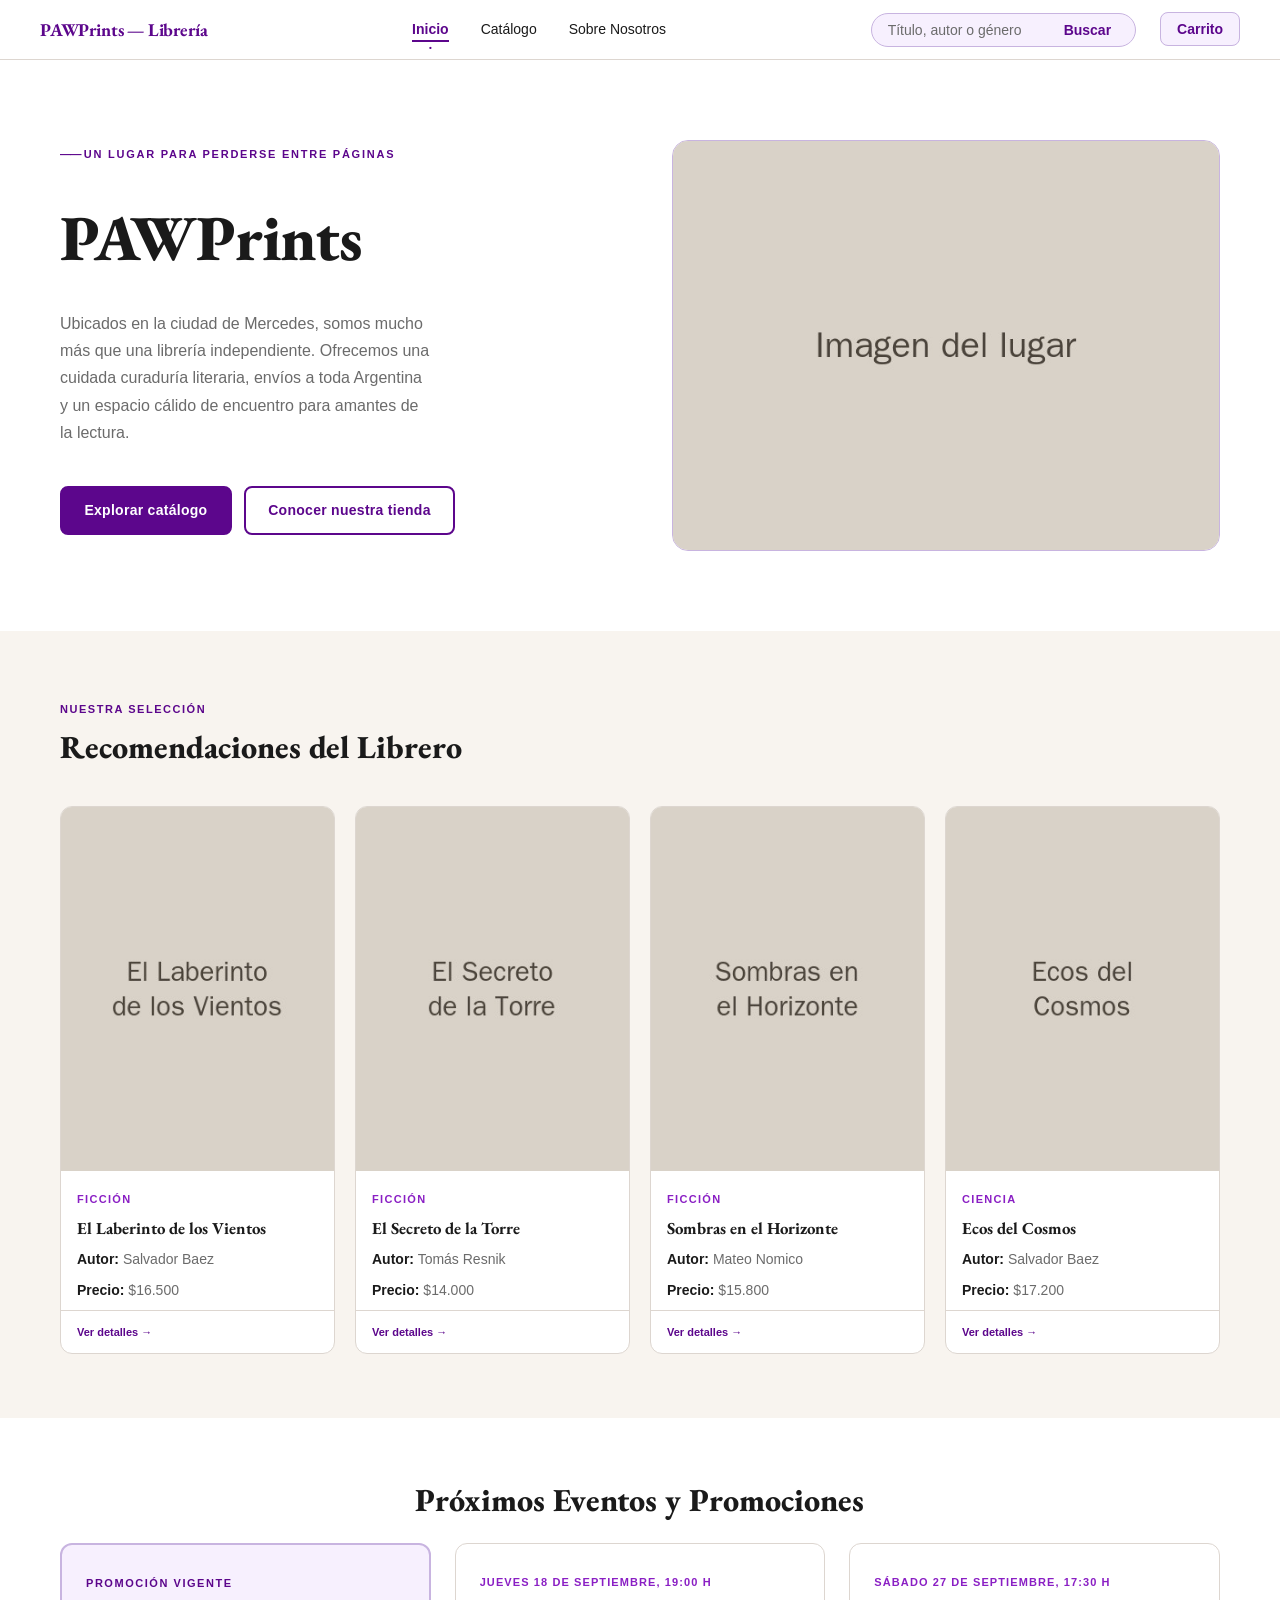
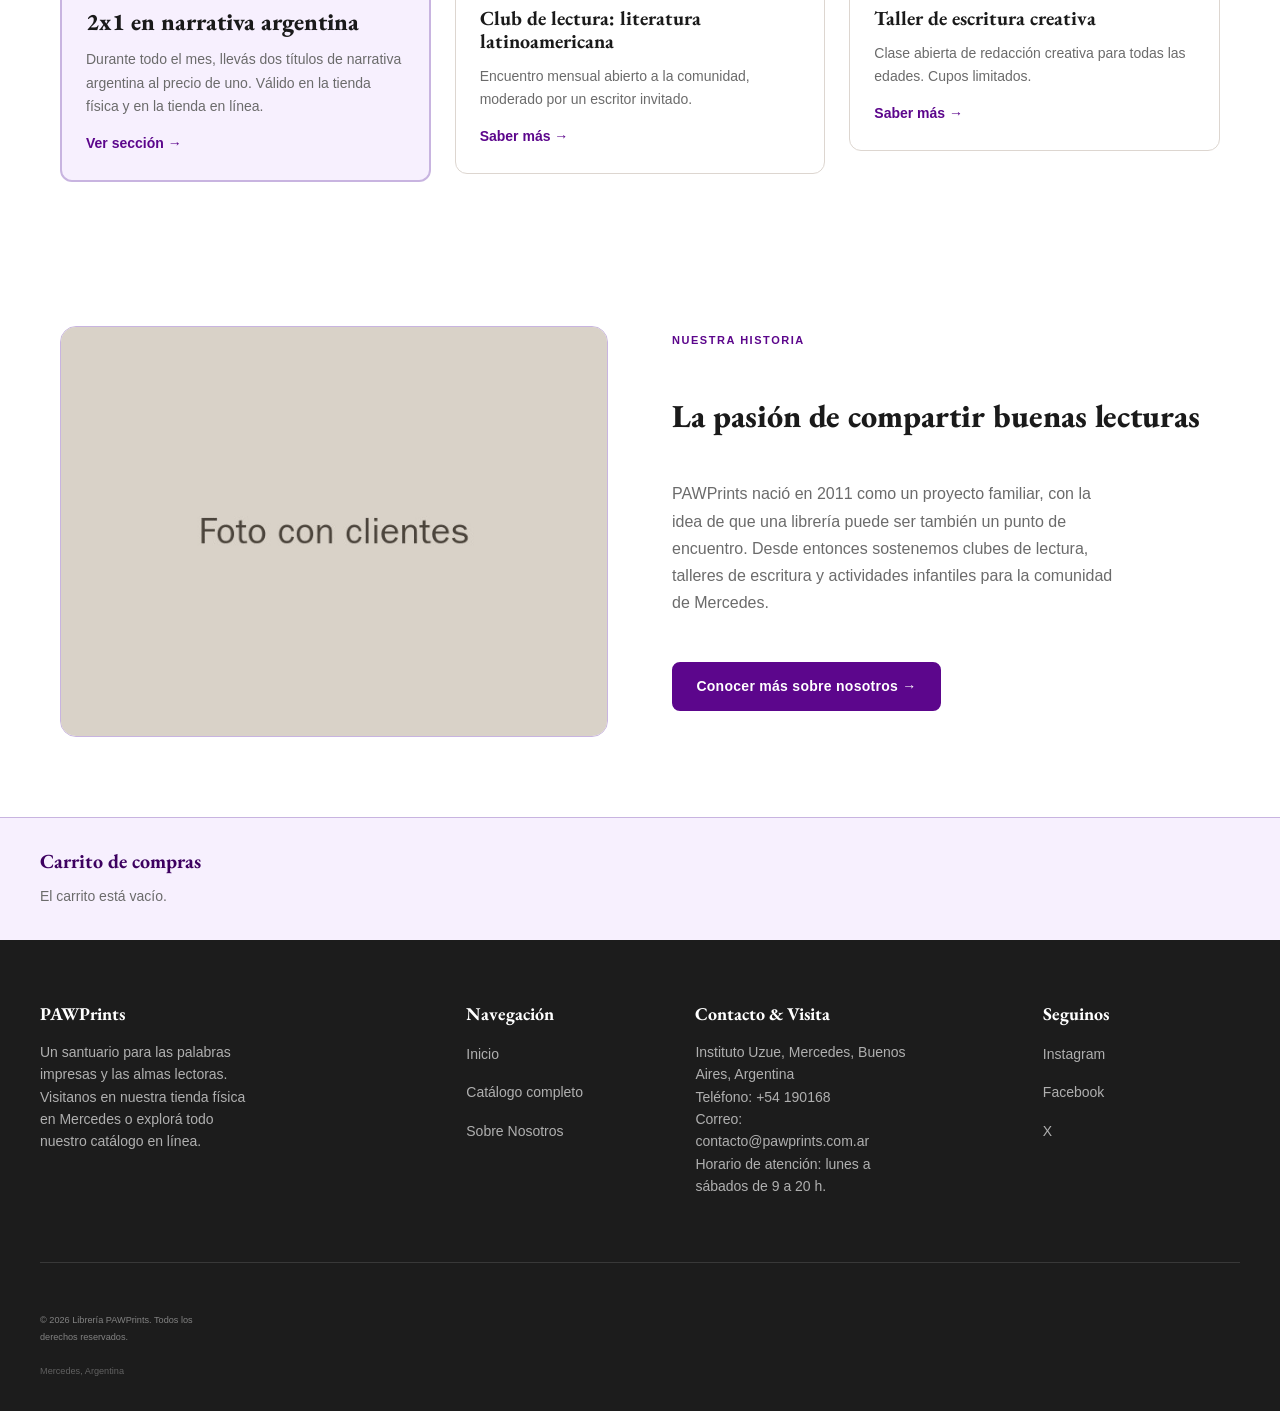
==== pawprints/index.html @ 5675df16 "refactor: fusiono TP1 y TP2 en pawprints/ y unifico el README" ====
<!DOCTYPE html>
<html lang="es">
<head>
  <meta charset="utf-8">
  <meta name="viewport" content="width=device-width, initial-scale=1">
  <title>PAWPrints — Librería en Mercedes</title>
  <meta name="description" content="Librería independiente en Mercedes, Buenos Aires. Catálogo en línea, envíos a toda Argentina y tienda física.">
  <link rel="stylesheet" href="css/base.css">
  <link rel="stylesheet" href="css/componentes.css">
  <link rel="stylesheet" href="css/inicio.css">
  <link rel="stylesheet" href="css/print.css" media="print">
</head>
<body class="page-inicio">

  <!-- ============================================================
       HEADER — compartido por las 5 pantallas del wireframe.
       Al no haber servidor hasta el TP3, no hay includes: este bloque
       se copia tal cual en cada página y solo cambia el aria-current.
       ============================================================ -->
  <header>

    <!-- El nombre de la marca va como enlace y no como encabezado para no
         competir con el <h1> de cada página, que describe su contenido. -->
    <p><a href="index.html">PAWPrints — Librería</a></p>

    <nav aria-label="Navegación principal">
      <ul>
        <!-- aria-current marca la página activa: es el equivalente semántico
             al resaltado en terracota que el wireframe le da al ítem actual. -->
        <li><a href="index.html" aria-current="page">Inicio</a></li>
        <li><a href="catalogo.html">Catálogo</a></li>
        <li><a href="sobre-nosotros.html">Sobre Nosotros</a></li>
      </ul>
    </nav>

    <!-- La lupa del wireframe: el GET contra el catálogo es la forma de
         expresar una búsqueda sin JavaScript ni procesamiento en servidor.
         <search> ya aporta por sí solo el rol de búsqueda, por eso el <form>
         no lleva role="search": ponerlo anidaría dos landmarks iguales. -->
    <search>
      <form action="catalogo.html" method="get">
        <label for="busqueda">Buscar libros</label>
        <input type="search" id="busqueda" name="q" placeholder="Título, autor o género">
        <button type="submit">Buscar</button>
      </form>
    </search>

    <p><a href="#carrito">Carrito</a></p>

  </header>

  <hr>

  <main>

    <!-- ============================================================
         HERO — Presentación de la librería.
         El enunciado pide mostrar "tanto la tienda en línea como la
         tienda física": por eso los dos enlaces de acción no son
         decorativos, cada uno representa uno de los dos canales.
         Van como <a> y no como <button> porque navegan, no ejecutan.
         ============================================================ -->
    <section>
      <p><small>Un lugar para perderse entre páginas</small></p>
      <h1>PAWPrints</h1>
      <p>
        Ubicados en la ciudad de Mercedes, somos mucho más que una librería
        independiente. Ofrecemos una cuidada curaduría literaria, envíos a
        toda Argentina y un espacio cálido de encuentro para amantes de la
        lectura.
      </p>

      <ul>
        <li><a href="catalogo.html">Explorar catálogo</a> <small>(tienda en línea)</small></li>
        <li><a href="sobre-nosotros.html">Conocer nuestra tienda</a> <small>(tienda física)</small></li>
      </ul>

      <figure>
        <img src="img/local.jpg" alt="Interior de la librería PAWPrints: estanterías de madera y sillones de lectura">
        <figcaption>Nuestro local en Mercedes, Buenos Aires.</figcaption>
      </figure>
    </section>

    <hr>

    <!-- ============================================================
         RECOMENDACIONES — Selección curada del librero.
         En el wireframe es un carrusel con flechas, pero el TP1 no
         permite JavaScript: se maqueta como lista y el comportamiento
         de carrusel se agrega recién en el TP4, que lo pide explícito.
         Los libros son los mismos del catálogo para que el sitio sea
         coherente entre páginas.
         ============================================================ -->
    <section>
      <p><small>Nuestra selección</small></p>
      <h2>Recomendaciones del Librero</h2>

      <!-- Lista, y no <div> sueltos, para que la relación de igualdad
           entre las recomendaciones quede en la estructura. -->
      <ul>
        <li>
          <article>
            <figure>
              <img src="img/libro-1.jpg" alt="Portada de El Laberinto de los Vientos">
            </figure>
            <p><small>Ficción</small></p>
            <h3><a href="detalle-libro.html?id=1">El Laberinto de los Vientos</a></h3>
            <p><strong>Autor:</strong> Salvador Baez</p>
            <!-- <data> expone el precio en un formato legible por máquina,
                 sin perder el formato con separador de miles para la persona. -->
            <p><strong>Precio:</strong> <data value="16500">$16.500</data></p>
            <p><a href="detalle-libro.html?id=1">Ver detalles &rarr;</a></p>
          </article>
        </li>

        <li>
          <article>
            <figure>
              <img src="img/libro-2.jpg" alt="Portada de El Secreto de la Torre">
            </figure>
            <p><small>Ficción</small></p>
            <h3><a href="detalle-libro.html?id=2">El Secreto de la Torre</a></h3>
            <p><strong>Autor:</strong> Tomás Resnik</p>
            <p><strong>Precio:</strong> <data value="14000">$14.000</data></p>
            <p><a href="detalle-libro.html?id=2">Ver detalles &rarr;</a></p>
          </article>
        </li>

        <li>
          <article>
            <figure>
              <img src="img/libro-3.jpg" alt="Portada de Sombras en el Horizonte">
            </figure>
            <p><small>Ficción</small></p>
            <h3><a href="detalle-libro.html?id=3">Sombras en el Horizonte</a></h3>
            <p><strong>Autor:</strong> Mateo Nomico</p>
            <p><strong>Precio:</strong> <data value="15800">$15.800</data></p>
            <p><a href="detalle-libro.html?id=3">Ver detalles &rarr;</a></p>
          </article>
        </li>

        <li>
          <article>
            <figure>
              <img src="img/libro-4.jpg" alt="Portada de Ecos del Cosmos">
            </figure>
            <p><small>Ciencia</small></p>
            <h3><a href="detalle-libro.html?id=4">Ecos del Cosmos</a></h3>
            <p><strong>Autor:</strong> Salvador Baez</p>
            <p><strong>Precio:</strong> <data value="17200">$17.200</data></p>
            <p><a href="detalle-libro.html?id=4">Ver detalles &rarr;</a></p>
          </article>
        </li>
      </ul>
    </section>

    <hr>

    <!-- ============================================================
         PROMOCIONES Y EVENTOS — Punto "Promociones y marketing local".
         El enunciado pide que esté "claramente destacada" SIN CSS, así
         que el destaque es semántico: la promoción va en <strong> (no
         en <b>) porque su importancia es real y no solo tipográfica,
         y las fechas en <time datetime> para que sean interpretables.
         ============================================================ -->
    <section>
      <h2>Próximos Eventos y Promociones</h2>

      <article>
        <p><strong>Promoción vigente</strong></p>
        <h3>2x1 en narrativa argentina</h3>
        <p>
          Durante todo el mes, llevás dos títulos de narrativa argentina
          al precio de uno. Válido en la tienda física y en la tienda en línea.
        </p>
        <p><a href="catalogo.html?categoria=ficcion">Ver sección &rarr;</a></p>
      </article>

      <ul>
        <li>
          <article>
            <p><time datetime="2026-09-18T19:00">Jueves 18 de septiembre, 19:00 h</time></p>
            <h3>Club de lectura: literatura latinoamericana</h3>
            <p>Encuentro mensual abierto a la comunidad, moderado por un escritor invitado.</p>
            <p><a href="sobre-nosotros.html">Saber más &rarr;</a></p>
          </article>
        </li>

        <li>
          <article>
            <p><time datetime="2026-09-27T17:30">Sábado 27 de septiembre, 17:30 h</time></p>
            <h3>Taller de escritura creativa</h3>
            <p>Clase abierta de redacción creativa para todas las edades. Cupos limitados.</p>
            <p><a href="sobre-nosotros.html">Saber más &rarr;</a></p>
          </article>
        </li>
      </ul>
    </section>

    <hr>

    <!-- ============================================================
         NUESTRA HISTORIA — Adelanto de "Sobre Nosotros".
         Es un resumen que enlaza a la página completa, por eso va
         como <section> y no como <article>: no se sostiene solo.
         ============================================================ -->
    <section>
      <p><small>Nuestra historia</small></p>
      <h2>La pasión de compartir buenas lecturas</h2>

      <figure>
        <img src="img/clientes.jpg" alt="Clientes de PAWPrints eligiendo libros en el salón principal">
        <figcaption>Lectores en una de nuestras jornadas de puertas abiertas.</figcaption>
      </figure>

      <p>
        PAWPrints nació en <time datetime="2011">2011</time> como un proyecto
        familiar, con la idea de que una librería puede ser también un punto
        de encuentro. Desde entonces sostenemos clubes de lectura, talleres
        de escritura y actividades infantiles para la comunidad de Mercedes.
      </p>
      <p><a href="sobre-nosotros.html">Conocer más sobre nosotros &rarr;</a></p>
    </section>

  </main>

  <hr>

  <!-- ============================================================
       CARRITO — Compartido por las 5 páginas.
       Va como <aside> hijo directo de <body> y no dentro de <main>
       porque no es contenido propio de esta página: se repite igual
       en todas. El enlace del header apunta acá con un fragmento
       (#carrito), que resuelve siempre sin servidor ni JavaScript,
       en vez de apuntar a una página que no existe.
       ============================================================ -->
  <aside id="carrito">
    <h2>Carrito de compras</h2>
    <!-- El TP1 no permite estado de cliente ni de servidor, así que el
         carrito no puede acumular libros todavía: queda vacío a propósito
         y se vuelve funcional recién cuando haya backend, en el TP3. -->
    <p>El carrito está vacío.</p>
  </aside>

  <hr>

  <!-- ============================================================
       FOOTER — también compartido por las 5 pantallas.
       Cubre el punto "Información de contacto" del enunciado.
       ============================================================ -->
  <footer>

    <section>
      <h2>PAWPrints</h2>
      <p>
        Un santuario para las palabras impresas y las almas lectoras.
        Visitanos en nuestra tienda física en Mercedes o explorá todo
        nuestro catálogo en línea.
      </p>
    </section>

    <nav aria-label="Navegación del pie de página">
      <h2>Navegación</h2>
      <ul>
        <li><a href="index.html">Inicio</a></li>
        <li><a href="catalogo.html">Catálogo completo</a></li>
        <li><a href="sobre-nosotros.html">Sobre Nosotros</a></li>
      </ul>
    </nav>

    <section>
      <h2>Contacto &amp; Visita</h2>
      <!-- <address> es el tag específico para los datos de contacto del sitio;
           tel: y mailto: hacen que el dato sea accionable sin JavaScript. -->
      <address>
        Instituto Uzue, Mercedes, Buenos Aires, Argentina<br>
        Teléfono: <a href="tel:+54190168">+54 190168</a><br>
        Correo: <a href="mailto:contacto@pawprints.com.ar">contacto@pawprints.com.ar</a>
      </address>
      <p>Horario de atención: lunes a sábados de 9 a 20 h.</p>
    </section>

    <section>
      <h2>Seguinos</h2>
      <ul>
        <!-- rel="external" deja explícito que salen del sitio. -->
        <li><a href="https://www.instagram.com/" rel="external">Instagram</a></li>
        <li><a href="https://www.facebook.com/" rel="external">Facebook</a></li>
        <li><a href="https://x.com/" rel="external">X</a></li>
      </ul>
    </section>

    <hr>

    <p><small>&copy; 2026 Librería PAWPrints. Todos los derechos reservados.</small></p>
    <p><small>Mercedes, Argentina</small></p>

  </footer>

</body>
</html>
---- pawprints/css/base.css ----
/* ================================================================
   PAWPrints — Librería
   base.css: Reset moderno, Google Fonts y Variables :root globales
   ================================================================ */

/* ----------------------------------------------------------------
   1. TIPOGRAFÍA EXTERNA (Google Fonts)
   EB Garamond para encabezados y subtítulos
   ---------------------------------------------------------------- */
@import url('https://fonts.googleapis.com/css2?family=EB+Garamond:ital,wght@0,400..800;1,400..800&display=swap');

/* ----------------------------------------------------------------
   2. VARIABLES GLOBALES (:root)
   ---------------------------------------------------------------- */
:root {
  /* ── Paleta Violeta Corporativa (derivada del logo SVG #5C068C) ── */
  --v900: #2A0045;   /* Violeta muy oscuro — hover profundo / sombras */
  --v800: #3D0060;   /* Violeta oscuro — texto de marca y subtítulos   */
  --v700: #5C068C;   /* ★ VIOLETA CORPORATIVO PRINCIPAL              */
  --v600: #6E0BA8;   /* Violeta medio — hover primario               */
  --v500: #8A1FC4;   /* Violeta vibrante — acentos y estados activos */
  --v100: #EDE0F7;   /* Lavanda suave — fondos de tarjetas e iconos  */
  --v50:  #F7F0FE;   /* Lavanda muy claro — fondos alternados         */

  /* ── Neutros y Fondos ────────────────────────────────────────── */
  --cream:      #F8F4EF;   /* Fondo secciones alternas (tono cálido) */
  --beige:      #EDE8E2;   /* Tarjetas secundarias y cajas           */
  --white:      #FFFFFF;
  --dark:       #1A1A1A;   /* Texto principal de alto contraste      */
  --footer-bg:  #1C1C1C;   /* Fondo carbón oscuro para footer        */
  --muted:      #6B6B6B;   /* Texto secundario y leyendas            */
  --border:     #DDD6D0;   /* Bordes neutros sutiles                 */
  --border-v:   #C8B4E0;   /* Bordes con tinte violeta lavanda       */

  /* ── Familias Tipográficas ────────────────────────────────────── */
  /* EB Garamond exclusiva para títulos; Sans-Serif limpia para cuerpo */
  --font-serif: 'EB Garamond', Georgia, 'Times New Roman', serif;
  --font-sans:  -apple-system, BlinkMacSystemFont, 'Segoe UI', Helvetica, Arial, sans-serif;

  /* ── Escala Tipográfica Fluida / Armónica ─────────────────────── */
  --text-xs:   0.6875rem;   /* 11px */
  --text-sm:   0.875rem;    /* 14px */
  --text-base: 1rem;        /* 16px */
  --text-lg:   1.125rem;    /* 18px */
  --text-xl:   1.25rem;     /* 20px */
  --text-2xl:  1.5rem;      /* 24px */
  --text-3xl:  2rem;        /* 32px */
  --text-4xl:  2.75rem;     /* 44px */
  --text-hero: 4rem;        /* 64px */

  /* ── Escala de Espaciado Modular ─────────────────────────────── */
  --sp-1:  0.25rem;  /*  4px */
  --sp-2:  0.5rem;   /*  8px */
  --sp-3:  0.75rem;  /* 12px */
  --sp-4:  1rem;     /* 16px */
  --sp-5:  1.25rem;  /* 20px */
  --sp-6:  1.5rem;   /* 24px */
  --sp-8:  2rem;     /* 32px */
  --sp-10: 2.5rem;   /* 40px */
  --sp-12: 3rem;     /* 48px */
  --sp-16: 4rem;     /* 64px */
  --sp-20: 5rem;     /* 80px */

  /* ── Layout & Contenedores ───────────────────────────────────── */
  --max-w:  1160px;
  --gutter: clamp(1rem, 4vw, 2.5rem);

  /* ── Bordes y Sombras ────────────────────────────────────────── */
  --r-sm:  4px;
  --r-md:  8px;
  --r-lg:  12px;
  --r-xl:  16px;
  --sh-sm: 0 1px 4px  rgba(92, 6, 140, 0.08);
  --sh-md: 0 4px 14px rgba(92, 6, 140, 0.13);
  --sh-lg: 0 8px 28px rgba(92, 6, 140, 0.16);

  /* ── Transiciones ────────────────────────────────────────────── */
  --ease: 0.2s ease;
}

/* ----------------------------------------------------------------
   3. RESET MODERNO & CONFIGURACIÓN BASE
   ---------------------------------------------------------------- */
*, *::before, *::after {
  box-sizing: border-box;
  margin: 0;
  padding: 0;
}

html {
  scroll-behavior: smooth;
  font-size: 16px;
  -webkit-text-size-adjust: 100%;
}

body {
  font-family: var(--font-sans);
  font-size: var(--text-base);
  line-height: 1.65;
  color: var(--dark);
  background-color: var(--white);
}

/* Regla estricta de tipografía: EB Garamond exclusiva para encabezados */
h1, h2, h3, h4, h5, h6 {
  font-family: var(--font-serif);
  line-height: 1.15;
  color: var(--dark);
  font-weight: 700;
}

/* Tipografía Sans-Serif limpia para cuerpo de texto y controles */
p, span, li, input, button, select, textarea, label, address, small, data, time {
  font-family: var(--font-sans);
}

img, iframe {
  display: block;
  max-width: 100%;
  height: auto;
}

ul, ol {
  list-style: none;
}

a {
  color: inherit;
  text-decoration: none;
}

address {
  font-style: normal;
}

/* Los separadores semánticos se manejan visualmente por padding/fondos */
hr {
  display: none;
}
---- pawprints/css/componentes.css ----
/* ================================================================
   PAWPrints — Librería
   componentes.css: Header, Nav, Footer, Aside Carrito, Botones y Tarjetas
   ================================================================ */

/* ================================================================
   1. ENCABEZADO (Header) & NAVEGACIÓN (Nav)
   ================================================================ */
header {
  position: sticky;
  top: 0;
  z-index: 200;
  background: var(--white);
  border-bottom: 1px solid var(--border);
  display: flex;
  align-items: center;
  gap: var(--sp-6);
  padding: var(--sp-3) var(--gutter);
  min-height: 60px;
}

/* Marca / Logo */
header > p:first-child {
  flex-shrink: 0;
}

header > p:first-child a {
  font-family: var(--font-serif);
  font-size: var(--text-lg);
  font-weight: 700;
  color: var(--v700);
  letter-spacing: -0.01em;
  transition: color var(--ease);
}

header > p:first-child a:hover {
  color: var(--v900);
}

/* Navegación principal */
header nav {
  flex: 1;
  display: flex;
  justify-content: center;
}

header nav ul {
  display: flex;
  gap: var(--sp-8);
}

header nav a {
  font-family: var(--font-sans);
  font-size: var(--text-sm);
  font-weight: 500;
  color: var(--dark);
  padding-bottom: 3px;
  border-bottom: 2px solid transparent;
  transition: color var(--ease), border-color var(--ease);
}

header nav a:hover {
  color: var(--v700);
}

/* Ítem de página activa */
header nav a[aria-current="page"] {
  color: var(--v700);
  font-weight: 600;
  border-bottom-color: var(--v700);
  position: relative;
}

header nav a[aria-current="page"]::after {
  content: '•';
  position: absolute;
  bottom: -12px;
  left: 50%;
  transform: translateX(-50%);
  font-size: 8px;
  color: var(--v700);
  line-height: 1;
}

/* Módulo de Búsqueda */
header search {
  display: flex;
}

header search form {
  display: flex;
  align-items: center;
  background: var(--v50);
  border: 1px solid var(--border-v);
  border-radius: 999px;
  padding: var(--sp-1) var(--sp-4);
  gap: var(--sp-2);
  transition: border-color var(--ease), box-shadow var(--ease);
}

header search form:focus-within {
  border-color: var(--v700);
  box-shadow: 0 0 0 3px rgba(92, 6, 140, 0.12);
}

header search label {
  position: absolute;
  width: 1px;
  height: 1px;
  overflow: hidden;
  clip: rect(0 0 0 0);
  white-space: nowrap;
}

header search input[type="search"] {
  border: none;
  background: transparent;
  font-size: var(--text-sm);
  color: var(--dark);
  outline: none;
  width: 160px;
}

header search input::placeholder {
  color: var(--muted);
}

header search button {
  background: none;
  border: none;
  cursor: pointer;
  font-size: var(--text-sm);
  font-weight: 600;
  color: var(--v700);
  padding: var(--sp-1) var(--sp-2);
  border-radius: var(--r-sm);
  transition: background var(--ease), color var(--ease);
}

header search button:hover {
  background: var(--v100);
  color: var(--v900);
}

/* Enlace Carrito del Header */
header > p:last-child {
  flex-shrink: 0;
}

header > p:last-child a {
  font-family: var(--font-sans);
  font-size: var(--text-sm);
  font-weight: 600;
  color: var(--v700);
  padding: var(--sp-2) var(--sp-4);
  background: var(--v50);
  border: 1px solid var(--border-v);
  border-radius: var(--r-md);
  transition: background var(--ease), color var(--ease), border-color var(--ease);
}

header > p:last-child a:hover {
  background: var(--v700);
  color: var(--white);
  border-color: var(--v700);
}

/* ================================================================
   2. CARRITO (#carrito) — Aside global compartido
   ================================================================ */
#carrito {
  background: var(--v50);
  padding: var(--sp-8) var(--gutter);
  border-top: 1px solid var(--border-v);
}

#carrito h2 {
  font-size: var(--text-xl);
  color: var(--v800);
  margin-bottom: var(--sp-3);
}

#carrito p {
  color: var(--muted);
  font-size: var(--text-sm);
}

/* ================================================================
   3. PIE DE PÁGINA (Footer)
   ================================================================ */
footer {
  background: var(--footer-bg);
  color: var(--white);
  padding: var(--sp-16) var(--gutter) var(--sp-8);
  display: grid;
  grid-template-columns: 2fr 1fr 1.6fr 1fr;
  gap: var(--sp-8);
}

footer hr {
  display: block;
  grid-column: 1 / -1;
  border: none;
  border-top: 1px solid rgba(255, 255, 255, 0.12);
  margin: var(--sp-8) 0 0;
}

footer > p:nth-last-child(2) {
  grid-column: 1 / -1;
  color: rgba(255, 255, 255, 0.45);
  font-size: var(--text-xs);
  padding-top: var(--sp-4);
}

footer > p:last-child {
  grid-column: 1 / -1;
  color: rgba(255, 255, 255, 0.3);
  font-size: var(--text-xs);
  margin-top: calc(-1 * var(--sp-4));
}

footer section h2,
footer nav h2 {
  font-family: var(--font-serif);
  font-size: var(--text-lg);
  font-weight: 700;
  margin-bottom: var(--sp-4);
  color: var(--white);
}

footer p,
footer address {
  font-size: var(--text-sm);
  color: rgba(255, 255, 255, 0.65);
  max-width: 28ch;
  line-height: 1.6;
}

footer ul {
  display: flex;
  flex-direction: column;
  gap: var(--sp-3);
}

footer a {
  font-size: var(--text-sm);
  color: rgba(255, 255, 255, 0.65);
  transition: color var(--ease);
}

footer a:hover {
  color: var(--white);
}

footer nav a:hover {
  color: #C59EEA; /* Acento lavanda claro */
}

/* ================================================================
   4. BOTONES (Clases y componentes reutilizables)
   ================================================================ */
.btn,
button:not(header search button),
input[type="submit"],
input[type="button"] {
  display: inline-flex;
  align-items: center;
  justify-content: center;
  padding: 0.7rem 1.4rem;
  font-family: var(--font-sans);
  font-size: var(--text-sm);
  font-weight: 600;
  letter-spacing: 0.02em;
  border-radius: var(--r-md);
  border: 2px solid transparent;
  cursor: pointer;
  text-decoration: none;
  transition: background var(--ease), border-color var(--ease), box-shadow var(--ease), transform var(--ease);
}

.btn:focus-visible,
button:focus-visible,
input[type="submit"]:focus-visible,
input[type="button"]:focus-visible {
  outline: 3px solid var(--v500);
  outline-offset: 2px;
}

/* Botón primario — Violeta corporativo */
.btn-primary {
  background: var(--v700);
  color: var(--white);
  border-color: var(--v700);
}

.btn-primary:hover {
  background: var(--v600);
  border-color: var(--v600);
  box-shadow: var(--sh-md);
}

/* Botón secundario / outline */
.btn-secondary,
.btn-outline {
  background: transparent;
  color: var(--v700);
  border-color: var(--v700);
}

.btn-secondary:hover,
.btn-outline:hover {
  background: var(--v50);
  box-shadow: var(--sh-sm);
}

/* ================================================================
   5. TARJETAS (Patrones modulares reutilizables)
   ================================================================ */
.card {
  background: var(--white);
  border-radius: var(--r-lg);
  border: 1px solid var(--border);
  padding: var(--sp-6);
  display: flex;
  flex-direction: column;
  gap: var(--sp-3);
  transition: box-shadow var(--ease), transform var(--ease), border-color var(--ease);
}

.card:hover {
  box-shadow: var(--sh-md);
  transform: translateY(-3px);
  border-color: var(--border-v);
}

/* ================================================================
   6. RESPONSIVE DE COMPONENTES GLOBALES
   ================================================================ */
@media (max-width: 1024px) {
  header search {
    display: none;
  }

  footer {
    grid-template-columns: 1fr 1fr;
  }
}

@media (max-width: 768px) {
  header {
    flex-wrap: wrap;
    gap: var(--sp-3);
  }

  header > p:first-child {
    flex: 1;
  }

  header > p:last-child {
    flex-shrink: 0;
  }

  header nav {
    order: 3;
    width: 100%;
    justify-content: flex-start;
    overflow-x: auto;
    -webkit-overflow-scrolling: touch;
    scrollbar-width: none;
    padding-bottom: var(--sp-1);
  }

  header nav::-webkit-scrollbar {
    display: none;
  }

  header nav ul {
    gap: var(--sp-5);
    white-space: nowrap;
  }

  header search {
    display: flex;
    order: 4;
    width: 100%;
  }

  header search form {
    width: 100%;
  }

  header search input[type="search"] {
    width: 100%;
  }

  footer {
    grid-template-columns: 1fr;
    gap: var(--sp-6);
    padding: var(--sp-10) var(--gutter) var(--sp-6);
  }

  footer > p:last-child {
    text-align: left;
  }

  footer p {
    max-width: 100%;
  }
}
---- pawprints/css/inicio.css ----
/* ================================================================
   PAWPrints — Librería
   inicio.css: Estilos específicos de la página principal (index.html)
   ================================================================ */

/* ================================================================
   1. HERO (Presentación de la Librería)
   ================================================================ */
.page-inicio main > section:nth-of-type(1) {
  padding: var(--sp-20) var(--gutter);
  background: var(--white);
  max-width: calc(var(--max-w) + 2 * var(--gutter));
  margin-inline: auto;

  display: grid;
  grid-template-columns: 1fr 1fr;
  grid-template-rows: auto auto auto auto;
  column-gap: var(--sp-16);
  row-gap: var(--sp-6);
  align-items: start;
}

/* Eyebrow: fila 1, col 1 */
.page-inicio main > section:nth-of-type(1) > p:first-child {
  grid-column: 1;
  grid-row: 1;
}

.page-inicio main > section:nth-of-type(1) > p:first-child small {
  font-family: var(--font-sans);
  font-size: var(--text-xs);
  font-weight: 700;
  letter-spacing: 0.16em;
  text-transform: uppercase;
  color: var(--v700);
}

.page-inicio main > section:nth-of-type(1) > p:first-child small::before {
  content: '—— ';
  letter-spacing: -0.04em;
}

/* H1: fila 2, col 1 (Tipografía EB Garamond) */
.page-inicio main > section:nth-of-type(1) > h1 {
  grid-column: 1;
  grid-row: 2;
  font-family: var(--font-serif);
  font-size: var(--text-hero);
  font-weight: 800;
  letter-spacing: -0.02em;
  color: var(--dark);
  line-height: 1.0;
}

/* Párrafo descriptivo: fila 3, col 1 */
.page-inicio main > section:nth-of-type(1) > p:nth-of-type(2) {
  grid-column: 1;
  grid-row: 3;
  font-size: var(--text-base);
  color: var(--muted);
  max-width: 42ch;
  line-height: 1.7;
}

/* Lista de CTAs: fila 4, col 1 */
.page-inicio main > section:nth-of-type(1) > ul {
  grid-column: 1;
  grid-row: 4;
  display: flex;
  flex-wrap: wrap;
  gap: var(--sp-3);
  align-items: center;
}

/* Botón primario — violeta sólido */
.page-inicio main > section:nth-of-type(1) > ul li:first-child a {
  display: inline-flex;
  align-items: center;
  padding: 0.7rem 1.4rem;
  font-family: var(--font-sans);
  font-size: var(--text-sm);
  font-weight: 600;
  letter-spacing: 0.02em;
  color: var(--white);
  background: var(--v700);
  border: 2px solid var(--v700);
  border-radius: var(--r-md);
  transition: background var(--ease), border-color var(--ease), box-shadow var(--ease);
}

.page-inicio main > section:nth-of-type(1) > ul li:first-child a:hover {
  background: var(--v600);
  border-color: var(--v600);
  box-shadow: var(--sh-md);
}

.page-inicio main > section:nth-of-type(1) > ul li:first-child small {
  display: none;
}

/* Botón secundario — violeta outline */
.page-inicio main > section:nth-of-type(1) > ul li:last-child a {
  display: inline-flex;
  align-items: center;
  padding: 0.7rem 1.4rem;
  font-family: var(--font-sans);
  font-size: var(--text-sm);
  font-weight: 600;
  letter-spacing: 0.02em;
  color: var(--v700);
  background: transparent;
  border: 2px solid var(--v700);
  border-radius: var(--r-md);
  transition: background var(--ease), box-shadow var(--ease);
}

.page-inicio main > section:nth-of-type(1) > ul li:last-child a:hover {
  background: var(--v50);
  box-shadow: var(--sh-sm);
}

.page-inicio main > section:nth-of-type(1) > ul li:last-child small {
  display: none;
}

/* Imagen Hero: col 2 */
.page-inicio main > section:nth-of-type(1) > figure {
  grid-column: 2;
  grid-row: 1 / 5;
  align-self: center;
  border-radius: var(--r-xl);
  overflow: hidden;
  border: 1px solid var(--border-v);
  background: var(--v50);
  aspect-ratio: 4 / 3;
}

.page-inicio main > section:nth-of-type(1) > figure img {
  width: 100%;
  height: 100%;
  object-fit: cover;
  object-position: center;
}

.page-inicio main > section:nth-of-type(1) > figure figcaption {
  font-size: var(--text-xs);
  color: var(--muted);
  padding: var(--sp-2) var(--sp-3);
  text-align: center;
  background: var(--white);
}

/* ================================================================
   2. RECOMENDACIONES DEL LIBRERO
   ================================================================ */
.page-inicio main > section:nth-of-type(2) {
  background: var(--cream);
  padding: var(--sp-16) var(--gutter);
}

.page-inicio main > section:nth-of-type(2) > p:first-child,
.page-inicio main > section:nth-of-type(2) > h2 {
  max-width: var(--max-w);
  margin-inline: auto;
  display: block;
}

.page-inicio main > section:nth-of-type(2) > p:first-child {
  margin-bottom: var(--sp-2);
}

.page-inicio main > section:nth-of-type(2) > p:first-child small {
  font-family: var(--font-sans);
  font-size: var(--text-xs);
  font-weight: 700;
  letter-spacing: 0.14em;
  text-transform: uppercase;
  color: var(--v700);
}

.page-inicio main > section:nth-of-type(2) > h2 {
  font-family: var(--font-serif);
  font-size: var(--text-3xl);
  font-weight: 800;
  color: var(--dark);
  margin-bottom: var(--sp-10);
}

/* Grid de 4 tarjetas de libros */
.page-inicio main > section:nth-of-type(2) > ul {
  display: grid;
  grid-template-columns: repeat(4, 1fr);
  gap: var(--sp-5);
  max-width: var(--max-w);
  margin-inline: auto;
}

/* Tarjeta individual de libro */
.page-inicio main > section:nth-of-type(2) article {
  background: var(--white);
  border-radius: var(--r-lg);
  border: 1px solid var(--border);
  overflow: hidden;
  display: flex;
  flex-direction: column;
  transition: box-shadow var(--ease), transform var(--ease), border-color var(--ease);
}

.page-inicio main > section:nth-of-type(2) article:hover {
  box-shadow: var(--sh-lg);
  transform: translateY(-4px);
  border-color: var(--border-v);
}

/* Portada del libro */
.page-inicio main > section:nth-of-type(2) article figure {
  aspect-ratio: 3 / 4;
  background: var(--v50);
  overflow: hidden;
  flex-shrink: 0;
}

.page-inicio main > section:nth-of-type(2) article figure img {
  width: 100%;
  height: 100%;
  object-fit: cover;
  transition: transform 0.35s ease;
}

.page-inicio main > section:nth-of-type(2) article:hover figure img {
  transform: scale(1.05);
}

/* Cuerpo de la tarjeta */
.page-inicio main > section:nth-of-type(2) article > p,
.page-inicio main > section:nth-of-type(2) article > h3 {
  padding-inline: var(--sp-4);
}

/* Género (eyebrow) */
.page-inicio main > section:nth-of-type(2) article > p:first-of-type {
  padding-top: var(--sp-4);
  padding-bottom: 0;
}

.page-inicio main > section:nth-of-type(2) article > p:first-of-type small {
  font-family: var(--font-sans);
  font-size: var(--text-xs);
  font-weight: 700;
  letter-spacing: 0.12em;
  text-transform: uppercase;
  color: var(--v500);
}

/* Título del libro (EB Garamond) */
.page-inicio main > section:nth-of-type(2) article h3 {
  font-family: var(--font-serif);
  font-size: 1.05rem;
  font-weight: 700;
  margin-block: var(--sp-2);
  line-height: 1.3;
}

.page-inicio main > section:nth-of-type(2) article h3 a {
  color: var(--dark);
  transition: color var(--ease);
}

.page-inicio main > section:nth-of-type(2) article h3 a:hover {
  color: var(--v700);
}

/* Datos de autor y precio */
.page-inicio main > section:nth-of-type(2) article > p {
  font-size: var(--text-sm);
  color: var(--muted);
  padding-bottom: var(--sp-2);
  max-width: 100%;
}

.page-inicio main > section:nth-of-type(2) article > p strong {
  color: var(--dark);
}

/* Fila inferior de precio y acción */
.page-inicio main > section:nth-of-type(2) article > p:last-child {
  display: flex;
  justify-content: space-between;
  align-items: center;
  padding: var(--sp-3) var(--sp-4);
  border-top: 1px solid var(--border);
  margin-top: auto;
}

.page-inicio main > section:nth-of-type(2) article > p:last-child a {
  font-size: var(--text-xs);
  font-weight: 700;
  color: var(--v700);
  transition: color var(--ease);
}

.page-inicio main > section:nth-of-type(2) article > p:last-child a:hover {
  color: var(--v600);
  text-decoration: underline;
}

/* ================================================================
   3. PRÓXIMOS EVENTOS Y PROMOCIONES
   ================================================================ */
.page-inicio main > section:nth-of-type(3) {
  padding: var(--sp-16) var(--gutter);
  background: var(--white);
  max-width: calc(var(--max-w) + 2 * var(--gutter));
  margin-inline: auto;

  display: grid;
  grid-template-columns: 1fr 1fr 1fr;
  grid-template-rows: auto auto;
  gap: var(--sp-6);
}

/* Encabezado centrado */
.page-inicio main > section:nth-of-type(3) > h2 {
  grid-column: 1 / -1;
  grid-row: 1;
  font-family: var(--font-serif);
  font-size: var(--text-3xl);
  font-weight: 800;
  text-align: center;
  margin-bottom: 0;
}

/* Tarjeta de Promoción destacada */
.page-inicio main > section:nth-of-type(3) > article {
  grid-column: 1;
  grid-row: 2;
  background: var(--v50);
  border: 2px solid var(--border-v);
  border-radius: var(--r-lg);
  padding: var(--sp-6);
  display: flex;
  flex-direction: column;
  gap: var(--sp-3);
}

.page-inicio main > section:nth-of-type(3) > article p:first-child strong {
  font-family: var(--font-sans);
  font-size: var(--text-xs);
  font-weight: 700;
  letter-spacing: 0.14em;
  text-transform: uppercase;
  color: var(--v700);
}

.page-inicio main > section:nth-of-type(3) > article h3 {
  font-family: var(--font-serif);
  font-size: var(--text-2xl);
  font-weight: 800;
  color: var(--dark);
  line-height: 1.2;
}

.page-inicio main > section:nth-of-type(3) > article > p:nth-of-type(2) {
  font-size: var(--text-sm);
  color: var(--muted);
  line-height: 1.65;
  max-width: 100%;
  flex: 1;
}

.page-inicio main > section:nth-of-type(3) > article > p:last-child a {
  display: inline-flex;
  align-items: center;
  gap: var(--sp-1);
  font-size: var(--text-sm);
  font-weight: 700;
  color: var(--v700);
  transition: gap var(--ease), color var(--ease);
}

.page-inicio main > section:nth-of-type(3) > article > p:last-child a:hover {
  gap: var(--sp-2);
  color: var(--v600);
}

/* Lista de Eventos */
.page-inicio main > section:nth-of-type(3) > ul {
  grid-column: 2 / 4;
  grid-row: 2;
  display: grid;
  grid-template-columns: 1fr 1fr;
  gap: var(--sp-6);
}

.page-inicio main > section:nth-of-type(3) > ul article {
  background: var(--white);
  border: 1px solid var(--border);
  border-radius: var(--r-lg);
  padding: var(--sp-6);
  display: flex;
  flex-direction: column;
  gap: var(--sp-3);
  transition: border-color var(--ease), box-shadow var(--ease);
}

.page-inicio main > section:nth-of-type(3) > ul article:hover {
  border-color: var(--border-v);
  box-shadow: var(--sh-sm);
}

.page-inicio main > section:nth-of-type(3) > ul article p:first-child time {
  font-family: var(--font-sans);
  font-size: var(--text-xs);
  font-weight: 700;
  letter-spacing: 0.10em;
  text-transform: uppercase;
  color: var(--v500);
}

.page-inicio main > section:nth-of-type(3) > ul article h3 {
  font-family: var(--font-serif);
  font-size: var(--text-xl);
  font-weight: 700;
}

.page-inicio main > section:nth-of-type(3) > ul article > p:nth-of-type(2) {
  font-size: var(--text-sm);
  color: var(--muted);
  line-height: 1.65;
  max-width: 100%;
  flex: 1;
}

.page-inicio main > section:nth-of-type(3) > ul article p:last-child a {
  display: inline-flex;
  align-items: center;
  gap: var(--sp-1);
  font-size: var(--text-sm);
  font-weight: 600;
  color: var(--v700);
  transition: gap var(--ease), color var(--ease);
}

.page-inicio main > section:nth-of-type(3) > ul article p:last-child a:hover {
  gap: var(--sp-2);
  color: var(--v600);
}

/* ================================================================
   4. NUESTRA HISTORIA (Preview en Inicio)
   ================================================================ */
.page-inicio main > section:nth-of-type(4) {
  padding: var(--sp-20) var(--gutter);
  background: var(--white);
  max-width: calc(var(--max-w) + 2 * var(--gutter));
  margin-inline: auto;

  display: grid;
  grid-template-columns: 1fr 1fr;
  grid-template-areas:
    "img eyebrow"
    "img title"
    "img desc"
    "img cta";
  column-gap: var(--sp-16);
  row-gap: var(--sp-5);
  align-items: start;
}

.page-inicio main > section:nth-of-type(4) > p:first-child    { grid-area: eyebrow; }
.page-inicio main > section:nth-of-type(4) > h2               { grid-area: title;   }
.page-inicio main > section:nth-of-type(4) > figure           { grid-area: img; align-self: center; }
.page-inicio main > section:nth-of-type(4) > p:nth-of-type(2) { grid-area: desc;    }
.page-inicio main > section:nth-of-type(4) > p:last-child     { grid-area: cta;     }

.page-inicio main > section:nth-of-type(4) > p:first-child small {
  font-family: var(--font-sans);
  font-size: var(--text-xs);
  font-weight: 700;
  letter-spacing: 0.14em;
  text-transform: uppercase;
  color: var(--v700);
}

.page-inicio main > section:nth-of-type(4) > h2 {
  font-family: var(--font-serif);
  font-size: clamp(1.8rem, 3vw, var(--text-3xl));
  font-weight: 800;
}

.page-inicio main > section:nth-of-type(4) > figure {
  border-radius: var(--r-xl);
  overflow: hidden;
  aspect-ratio: 4 / 3;
  background: var(--v50);
  border: 1px solid var(--border-v);
}

.page-inicio main > section:nth-of-type(4) > figure img {
  width: 100%;
  height: 100%;
  object-fit: cover;
}

.page-inicio main > section:nth-of-type(4) > figure figcaption {
  display: none;
}

.page-inicio main > section:nth-of-type(4) > p:nth-of-type(2) {
  font-size: var(--text-base);
  color: var(--muted);
  line-height: 1.7;
  max-width: 50ch;
}

/* Botón CTA "Conocer más" */
.page-inicio main > section:nth-of-type(4) > p:last-child a {
  display: inline-flex;
  align-items: center;
  padding: 0.7rem 1.4rem;
  font-family: var(--font-sans);
  font-size: var(--text-sm);
  font-weight: 600;
  letter-spacing: 0.02em;
  color: var(--white);
  background: var(--v700);
  border: 2px solid var(--v700);
  border-radius: var(--r-md);
  transition: background var(--ease), box-shadow var(--ease);
}

.page-inicio main > section:nth-of-type(4) > p:last-child a:hover {
  background: var(--v600);
  box-shadow: var(--sh-md);
}

/* ================================================================
   5. RESPONSIVE ESPECÍFICO DE INICIO
   ================================================================ */
@media (max-width: 1024px) {
  :root {
    --text-hero: 3rem;
  }

  /* Libros: 2 columnas */
  .page-inicio main > section:nth-of-type(2) > ul {
    grid-template-columns: repeat(2, 1fr);
  }

  /* Eventos: promo full width, eventos en 2 col abajo */
  .page-inicio main > section:nth-of-type(3) {
    grid-template-columns: 1fr 1fr;
  }

  .page-inicio main > section:nth-of-type(3) > article {
    grid-column: 1 / -1;
  }

  .page-inicio main > section:nth-of-type(3) > ul {
    grid-column: 1 / -1;
  }
}

@media (max-width: 768px) {
  :root {
    --text-hero: 2.5rem;
    --text-4xl:  1.9rem;
    --text-3xl:  1.6rem;
    --gutter:    1rem;
    --sp-20:     2.5rem;
    --sp-16:     2rem;
  }

  /* Hero Mobile */
  .page-inicio main > section:nth-of-type(1) {
    grid-template-columns: 1fr;
    grid-template-rows: auto;
    grid-template-areas: none;
    padding-block: var(--sp-10);
    gap: var(--sp-5);
  }

  .page-inicio main > section:nth-of-type(1) > figure {
    grid-column: 1;
    grid-row: 1;
    aspect-ratio: 16 / 9;
  }

  .page-inicio main > section:nth-of-type(1) > p:first-child   { grid-column: 1; grid-row: 2; }
  .page-inicio main > section:nth-of-type(1) > h1              { grid-column: 1; grid-row: 3; }
  .page-inicio main > section:nth-of-type(1) > p:nth-of-type(2){ grid-column: 1; grid-row: 4; }
  .page-inicio main > section:nth-of-type(1) > ul              { grid-column: 1; grid-row: 5; flex-direction: column; }

  .page-inicio main > section:nth-of-type(1) > ul li a {
    display: block;
    text-align: center;
    width: 100%;
  }

  /* Libros en 1 columna */
  .page-inicio main > section:nth-of-type(2) > ul {
    grid-template-columns: 1fr;
  }

  /* Eventos y promociones en 1 columna */
  .page-inicio main > section:nth-of-type(3) {
    grid-template-columns: 1fr;
  }

  .page-inicio main > section:nth-of-type(3) > article {
    grid-column: 1;
  }

  .page-inicio main > section:nth-of-type(3) > ul {
    grid-column: 1;
    grid-template-columns: 1fr;
  }

  /* Historia preview en 1 columna */
  .page-inicio main > section:nth-of-type(4) {
    grid-template-columns: 1fr;
    grid-template-areas:
      "img"
      "eyebrow"
      "title"
      "desc"
      "cta";
    gap: var(--sp-5);
  }
}

@media (max-width: 480px) {
  .page-inicio main > section:nth-of-type(1) > h1 {
    font-size: 2.2rem;
  }

  .page-inicio main > section:nth-of-type(2) > ul {
    grid-template-columns: 1fr;
  }
}
---- pawprints/css/print.css ----
/* ================================================================
   PAWPrints — Librería
   print.css: Reglas de impresión optimizadas (@media print)
   ================================================================ */

@media print {
  /* ----------------------------------------------------------------
     1. RESET DE PALETA & VARIABLES PARA IMPRESIÓN
     Ahorro de tinta y máximo contraste en papel/PDF
     ---------------------------------------------------------------- */
  :root {
    --v700: #000000;
    --v600: #000000;
    --v500: #333333;
    --v100: #EEEEEE;
    --v50:  #F5F5F5;
    --cream: #FFFFFF;
    --footer-bg: #FFFFFF;
    --dark: #000000;
    --muted: #444444;
  }

  *,
  *::before,
  *::after {
    background: transparent !important;
    color: #000000 !important;
    box-shadow: none !important;
    text-shadow: none !important;
  }

  /* ----------------------------------------------------------------
     2. ELEMENTOS NO IMPRIMIBLES (Ocultar)
     ---------------------------------------------------------------- */
  header search,
  header > p:last-child,
  #carrito,
  footer > section:last-of-type,
  hr {
    display: none !important;
  }

  /* ----------------------------------------------------------------
     3. CONFIGURACIÓN DE PÁGINA Y SALTOS
     ---------------------------------------------------------------- */
  @page {
    margin: 2cm 1.5cm;
    size: A4 portrait;
  }

  @page :first {
    margin-top: 1cm;
  }

  article,
  section,
  figure,
  h1,
  h2,
  h3 {
    page-break-inside: avoid;
    break-inside: avoid;
  }

  h1,
  h2,
  h3 {
    page-break-after: avoid;
    break-after: avoid;
  }

  /* ----------------------------------------------------------------
     4. HEADER Y FOOTER EN IMPRESIÓN
     ---------------------------------------------------------------- */
  header {
    position: static;
    border-bottom: 1px solid #CCCCCC;
    padding: 0.3cm 0;
    display: flex;
    justify-content: space-between;
    align-items: center;
  }

  header nav ul {
    display: flex;
    gap: 1rem;
  }

  header nav a[aria-current="page"]::after {
    display: none;
  }

  footer {
    display: block;
    background: none !important;
    color: #000000 !important;
    padding: 0.4cm 0;
    border-top: 1px solid #CCCCCC;
    margin-top: 1cm;
  }

  footer h2,
  footer p,
  footer a,
  footer address {
    color: #000000 !important;
  }

  footer nav ul {
    display: flex;
    flex-direction: row;
    gap: 1.5rem;
    margin-block: 0.2cm;
  }

  /* Imprimir URL al lado de enlaces relevantes */
  footer a[href^="http"]::after,
  footer address a::after,
  .page-inicio main > section:nth-of-type(1) > ul li a::after {
    content: " (" attr(href) ")";
    font-size: 8pt;
    color: #555555 !important;
  }

  /* ----------------------------------------------------------------
     5. PÁGINA INICIO (index.html)
     ---------------------------------------------------------------- */
  .page-inicio main > section:nth-of-type(1) {
    display: block;
    padding: 0.4cm 0;
  }

  .page-inicio main > section:nth-of-type(1) > figure {
    display: none;
  }

  .page-inicio main > section:nth-of-type(1) > ul li a {
    border: 1px solid #000000;
    padding: 0.2cm 0.4cm;
    display: inline-block;
  }

  .page-inicio main > section:nth-of-type(2) {
    background: none !important;
    padding: 0.4cm 0;
  }

  .page-inicio main > section:nth-of-type(2) > ul {
    grid-template-columns: repeat(2, 1fr);
    gap: 0.5cm;
  }

  .page-inicio main > section:nth-of-type(2) article {
    border: 1px solid #CCCCCC;
    page-break-inside: avoid;
  }

  .page-inicio main > section:nth-of-type(2) article figure {
    display: none;
  }

  .page-inicio main > section:nth-of-type(3) {
    display: block;
    padding: 0.4cm 0;
  }

  .page-inicio main > section:nth-of-type(3) > article {
    border: 1px solid #CCCCCC;
    margin-bottom: 0.4cm;
  }

  .page-inicio main > section:nth-of-type(3) > ul {
    display: grid;
    grid-template-columns: 1fr 1fr;
    gap: 0.4cm;
  }

  .page-inicio main > section:nth-of-type(3) > ul article {
    border: 1px solid #CCCCCC;
  }

  .page-inicio main > section:nth-of-type(4) {
    display: block;
    padding: 0.4cm 0;
  }

  .page-inicio main > section:nth-of-type(4) > figure {
    display: none;
  }

  /* ----------------------------------------------------------------
     6. PÁGINA SOBRE NOSOTROS (sobre-nosotros.html)
     ---------------------------------------------------------------- */
  .page-sobre-nosotros main > figure:first-child {
    position: static;
    min-height: auto;
    max-height: none;
    background: none !important;
    margin: 0;
    width: 100%;
  }

  .page-sobre-nosotros main > figure:first-child img {
    display: none;
  }

  .page-sobre-nosotros main > figure:first-child figcaption {
    position: static;
    padding: 0.4cm 0;
  }

  .page-sobre-nosotros main > figure:first-child h1 {
    color: #000000 !important;
    font-size: 22pt;
    text-shadow: none;
  }

  .page-sobre-nosotros main > figure:first-child p {
    color: #333333 !important;
    text-shadow: none;
  }

  .page-sobre-nosotros main > article {
    display: block;
    padding: 0.4cm 0;
  }

  .page-sobre-nosotros main > article > aside {
    background: #F5F5F5 !important;
    border: 1px solid #CCCCCC;
    padding: 0.3cm;
    margin-top: 0.4cm;
  }

  .page-sobre-nosotros main > section:nth-of-type(1) {
    background: none !important;
    padding: 0.4cm 0;
  }

  .page-sobre-nosotros main > section:nth-of-type(1) > ul {
    grid-template-columns: 1fr;
    gap: 0.3cm;
  }

  .page-sobre-nosotros main > section:nth-of-type(1) article {
    border: 1px solid #CCCCCC;
  }

  .page-sobre-nosotros main > section:nth-of-type(2) {
    display: block;
    padding: 0.4cm 0;
  }

  .page-sobre-nosotros main > section:nth-of-type(2) > figure {
    display: none; /* Mapas dinámicos iframe no son aptos para impresión */
  }

  /* ----------------------------------------------------------------
     7. PÁGINA RESERVA (reserva.html)
     Se imprime como comprobante: una sola columna, sin el botón de
     envío y con las leyendas de cada grupo a la vista (en pantalla van
     ocultas, acá orientan a quien complete el formulario en papel).
     ---------------------------------------------------------------- */
  .page-reserva main {
    display: block;
    max-width: none;
    padding: 0;
  }

  /* En pantalla es `display: contents`; en papel vuelve al flujo normal */
  .page-reserva main > section:nth-of-type(2) {
    display: block;
  }

  .page-reserva main > section:nth-of-type(1),
  .page-reserva main > section:nth-of-type(2) > article {
    border: none;
    border-radius: 0;
    padding: 0;
  }

  .page-reserva main > section:nth-of-type(1) {
    margin-bottom: 0.4cm;
  }

  .page-reserva main > section:nth-of-type(1) h1 {
    font-size: 18pt;
  }

  /* Las reglas generales evitan cortar <article> y <section>, pero el
     formulario no entra en una carilla: si no se lo deja fluir, empuja
     todo a la hoja siguiente y la primera queda casi vacía. */
  .page-reserva main > section:nth-of-type(2),
  .page-reserva main > section:nth-of-type(2) > article,
  .page-reserva main form,
  .page-reserva main form fieldset {
    page-break-inside: auto;
    break-inside: auto;
  }

  /* Cada campo, en cambio, no se parte entre dos hojas */
  .page-reserva main form fieldset > div {
    page-break-inside: avoid;
    break-inside: avoid;
  }

  .page-reserva main form {
    gap: 0.4cm;
  }

  .page-reserva main form legend {
    position: static;
    width: auto;
    height: auto;
    overflow: visible;
    clip: auto;
    font-size: 11pt;
    font-weight: 700;
    margin-bottom: 0.2cm;
  }

  .page-reserva main form input,
  .page-reserva main form select,
  .page-reserva main form textarea {
    border: 1px solid #999999 !important;
    border-radius: 0;
    padding: 0.15cm 0.2cm;
    font-size: 10pt;
  }

  /* Enviar una reserva desde el papel no es posible */
  .page-reserva main form > div:last-child {
    display: none;
  }

  /* El resumen del libro queda debajo del formulario, sin cortarse */
  .page-reserva main > section:nth-of-type(2) > aside {
    position: static;
    border: 1px solid #CCCCCC;
    border-radius: 0;
    padding: 0.4cm;
    margin-top: 0.6cm;
    page-break-inside: avoid;
    break-inside: avoid;
  }

  /* Las reglas generales de este archivo apuntan al header del sitio por
     tipo de elemento, y alcanzan también al de la tarjeta del libro. */
  .page-reserva main aside header {
    display: block;
    border-bottom: none;
    padding: 0;
  }

  /* `header > p:last-child` oculta el carrito, pero acá es el precio */
  .page-reserva main aside header > p:last-child {
    display: block !important;
  }

  /* El separador de la tarjeta sí se imprime */
  .page-reserva main aside hr {
    display: block !important;
    border: none;
    border-top: 1px solid #CCCCCC;
    margin: 0.3cm 0;
  }
}
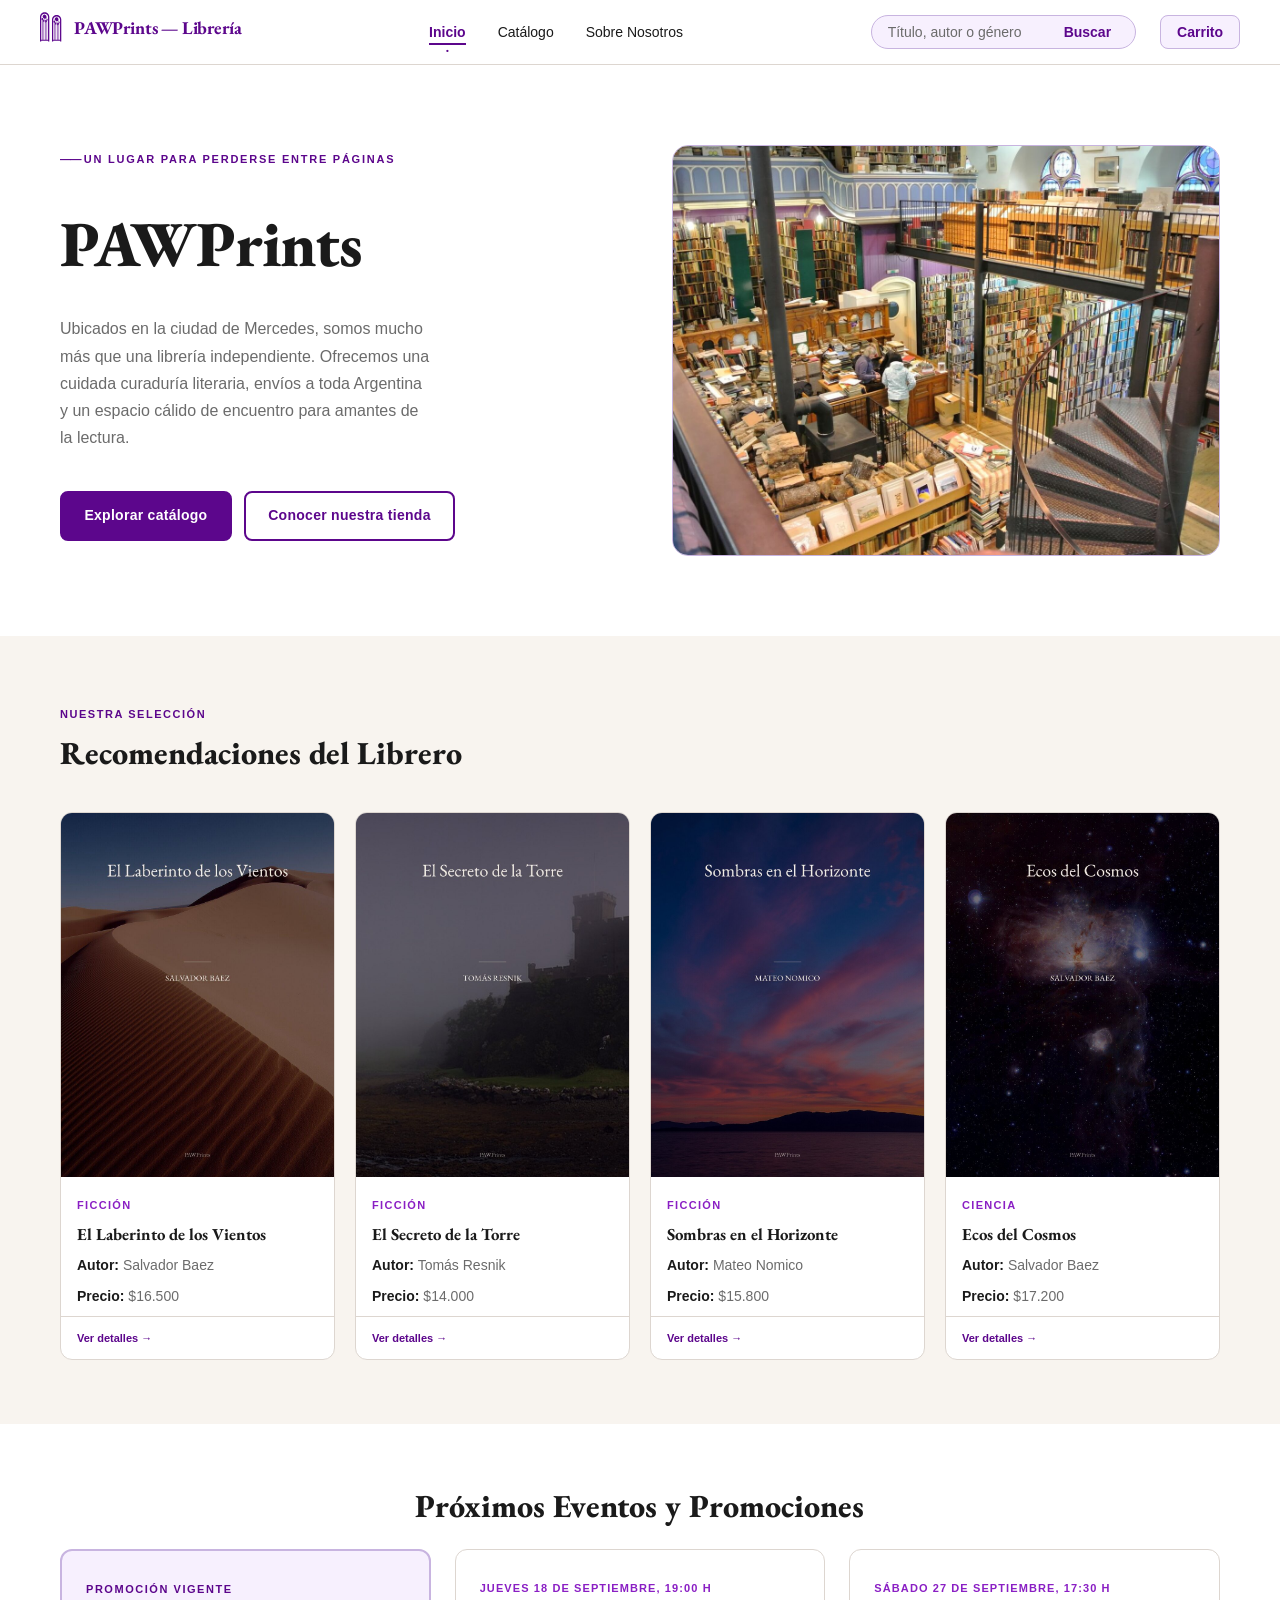
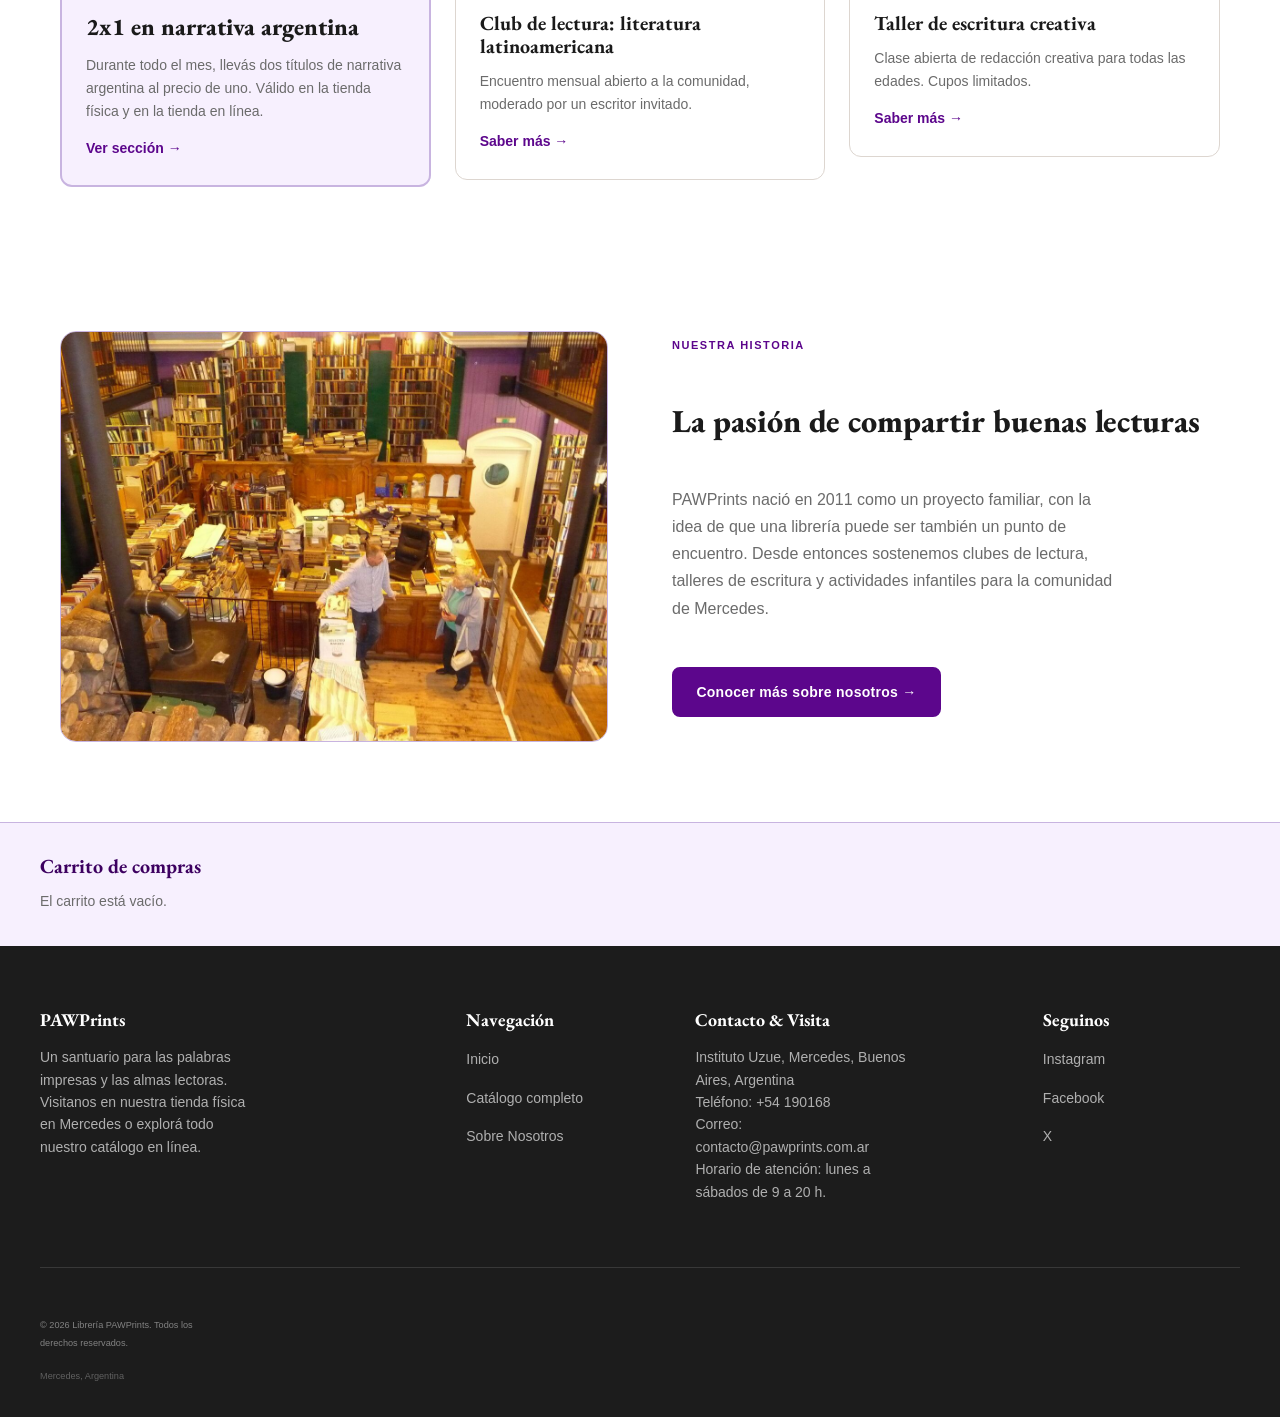
==== commit b5b9fefc: "feat: ícono de PAWPrints en el header" ====
--- a/pawprints/index.html
+++ b/pawprints/index.html
@@ -20,8 +20,11 @@
   <header>
 
     <!-- El nombre de la marca va como enlace y no como encabezado para no
-         competir con el <h1> de cada página, que describe su contenido. -->
-    <p><a href="index.html">PAWPrints — Librería</a></p>
+         competir con el <h1> de cada página, que describe su contenido.
+         El ícono lleva alt="" porque es decorativo: el texto del enlace ya
+         nombra la marca, y anunciarla dos veces sería ruido en un lector de
+         pantalla. -->
+    <p><a href="index.html"><img src="img/pawprints-icono.svg" alt="" width="22" height="32">PAWPrints — Librería</a></p>
 
     <nav aria-label="Navegación principal">
       <ul>
--- a/pawprints/css/componentes.css
+++ b/pawprints/css/componentes.css
@@ -31,6 +31,18 @@
   color: var(--v700);
   letter-spacing: -0.01em;
   transition: color var(--ease);
+
+  /* El ícono y el nombre son un solo bloque de marca */
+  display: inline-flex;
+  align-items: center;
+  gap: var(--sp-3);
+}
+
+/* Ícono: el SVG ya viene en el violeta corporativo, no hace falta teñirlo */
+header > p:first-child img {
+  height: 32px;
+  width: auto;
+  flex-shrink: 0;
 }
 
 header > p:first-child a:hover {
@@ -356,6 +368,11 @@
     flex: 1;
   }
 
+  /* En pantallas angostas el nombre ya ocupa dos líneas: el ícono achica */
+  header > p:first-child img {
+    height: 26px;
+  }
+
   header > p:last-child {
     flex-shrink: 0;
   }
--- a/pawprints/css/print.css
+++ b/pawprints/css/print.css
@@ -106,6 +106,13 @@
     color: #000000 !important;
   }
 
+  /* En pantalla el footer es una grilla y estas dos líneas comparten fila,
+     así que la última se tira hacia arriba. Impreso el footer es un bloque:
+     ese tiro la superpondría sobre el copyright. */
+  footer > p:last-child {
+    margin-top: 0;
+  }
+
   footer nav ul {
     display: flex;
     flex-direction: row;
